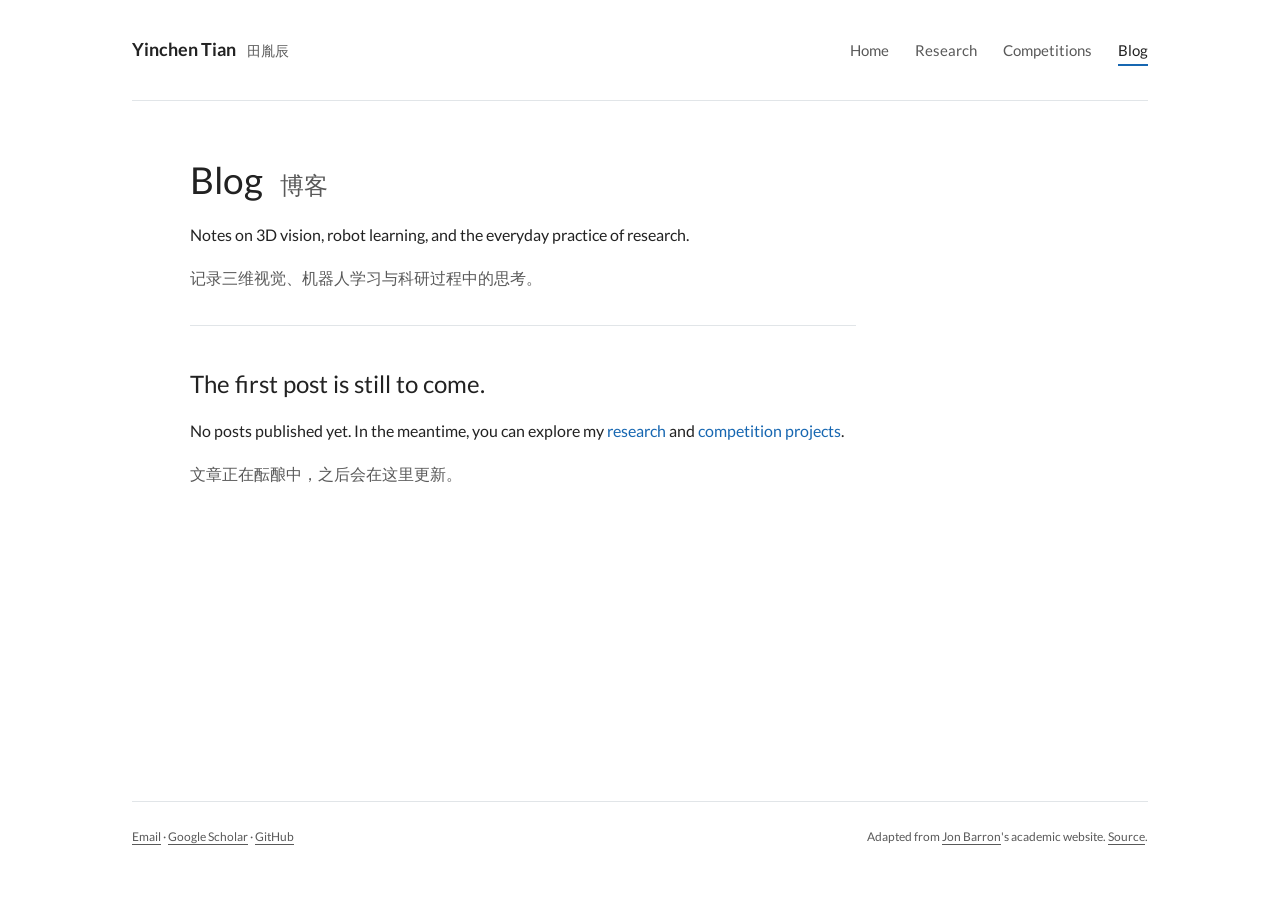
==== blog/index.html @ d7446d6c "Organize personal site into research, competitions, and blog" ====
<!DOCTYPE html>
<!-- Adapted from Jon Barron's academic website. See TEMPLATE_CREDIT.md. -->
<html lang="en">
<head>
  <meta charset="utf-8">
  <meta name="viewport" content="width=device-width, initial-scale=1">
  <title>Blog | Yinchen Tian</title>
  <meta name="author" content="Yinchen Tian">
  <meta name="description" content="Notes on 3D vision, robot learning, and research practice by Yinchen Tian (田胤辰).">
  <meta property="og:type" content="website">
  <meta property="og:title" content="Blog | Yinchen Tian">
  <meta property="og:description" content="Notes on 3D vision, robot learning, and research practice by Yinchen Tian (田胤辰).">
  <meta property="og:url" content="https://tianyinchen56.github.io/blog/">
  <meta property="og:image" content="https://tianyinchen56.github.io/images/yinchen-tian-campus.webp">
  <meta name="theme-color" content="#ffffff">
  <link rel="canonical" href="https://tianyinchen56.github.io/blog/">
  <link rel="icon" href="/images/favicon.png" type="image/png">
  <link rel="stylesheet" href="/stylesheet.css">
  <link rel="stylesheet" href="/site.css">

</head>
<body class="page-blog">
  <a class="skip-link" href="#content">Skip to content</a>
  <div class="site-shell">
    <header class="site-header">
      <a class="wordmark" href="/">Yinchen Tian <span lang="zh-Hans">田胤辰</span></a>
      <nav class="site-nav" aria-label="Main navigation"><a href="/">Home</a><a href="/research/">Research</a><a href="/competitions/">Competitions</a><a href="/blog/" aria-current="page">Blog</a></nav>
    </header>
    <main id="content">

      <div class="page-intro">
        <h1>Blog <span lang="zh-Hans">博客</span></h1>
        <p>Notes on 3D vision, robot learning, and the everyday practice of research.</p>
        <p lang="zh-Hans" class="muted">记录三维视觉、机器人学习与科研过程中的思考。</p>
      </div>
      <section class="blog-empty" aria-labelledby="blog-status">
        <h2 id="blog-status">The first post is still to come.</h2>
        <p>No posts published yet. In the meantime, you can explore my <a href="/research/">research</a> and <a href="/competitions/">competition projects</a>.</p>
        <p lang="zh-Hans" class="muted">文章正在酝酿中，之后会在这里更新。</p>
      </section>
    </main>
    <footer class="site-footer">
      <p><a href="mailto:tianyinchen@hust.edu.cn">Email</a> · <a href="https://scholar.google.com/citations?user=RV8ypUoAAAAJ&amp;hl=en">Google Scholar</a> · <a href="https://github.com/TianYinchen56">GitHub</a></p>
      <p>Adapted from <a href="https://jonbarron.info/">Jon Barron</a>'s academic website. <a href="https://github.com/TianYinchen56/TianYinchen56.github.io">Source</a>.</p>
    </footer>
  </div>
</body>
</html>
---- stylesheet.css ----
/* Adapted from Jon Barron. See TEMPLATE_CREDIT.md. */
/* latin-ext */
@font-face {
  font-family: 'Lato';
  font-display: swap;
  font-style: italic;
  font-weight: 400;
  src: local('Lato Italic'), local('Lato-Italic'), url(fonts/S6u8w4BMUTPHjxsAUi-qNiXg7eU0.woff2) format('woff2');
  unicode-range: U+0100-024F, U+0259, U+1E00-1EFF, U+2020, U+20A0-20AB, U+20AD-20CF, U+2113, U+2C60-2C7F, U+A720-A7FF;
}
/* latin */
@font-face {
  font-family: 'Lato';
  font-display: swap;
  font-style: italic;
  font-weight: 400;
  src: local('Lato Italic'), local('Lato-Italic'), url(fonts/S6u8w4BMUTPHjxsAXC-qNiXg7Q.woff2) format('woff2');
  unicode-range: U+0000-00FF, U+0131, U+0152-0153, U+02BB-02BC, U+02C6, U+02DA, U+02DC, U+2000-206F, U+2074, U+20AC, U+2122, U+2191, U+2193, U+2212, U+2215, U+FEFF, U+FFFD;
}
/* latin-ext */
@font-face {
  font-family: 'Lato';
  font-display: swap;
  font-style: italic;
  font-weight: 700;
  src: local('Lato Bold Italic'), local('Lato-BoldItalic'), url(fonts/S6u_w4BMUTPHjxsI5wq_FQftx9897sxZ.woff2) format('woff2');
  unicode-range: U+0100-024F, U+0259, U+1E00-1EFF, U+2020, U+20A0-20AB, U+20AD-20CF, U+2113, U+2C60-2C7F, U+A720-A7FF;
}
/* latin */
@font-face {
  font-family: 'Lato';
  font-display: swap;
  font-style: italic;
  font-weight: 700;
  src: local('Lato Bold Italic'), local('Lato-BoldItalic'), url(fonts/S6u_w4BMUTPHjxsI5wq_Gwftx9897g.woff2) format('woff2');
  unicode-range: U+0000-00FF, U+0131, U+0152-0153, U+02BB-02BC, U+02C6, U+02DA, U+02DC, U+2000-206F, U+2074, U+20AC, U+2122, U+2191, U+2193, U+2212, U+2215, U+FEFF, U+FFFD;
}
/* latin-ext */
@font-face {
  font-family: 'Lato';
  font-display: swap;
  font-style: normal;
  font-weight: 400;
  src: local('Lato Regular'), local('Lato-Regular'), url(fonts/S6uyw4BMUTPHjxAwXiWtFCfQ7A.woff2) format('woff2');
  unicode-range: U+0100-024F, U+0259, U+1E00-1EFF, U+2020, U+20A0-20AB, U+20AD-20CF, U+2113, U+2C60-2C7F, U+A720-A7FF;
}
/* latin */
@font-face {
  font-family: 'Lato';
  font-display: swap;
  font-style: normal;
  font-weight: 400;
  src: local('Lato Regular'), local('Lato-Regular'), url(fonts/S6uyw4BMUTPHjx4wXiWtFCc.woff2) format('woff2');
  unicode-range: U+0000-00FF, U+0131, U+0152-0153, U+02BB-02BC, U+02C6, U+02DA, U+02DC, U+2000-206F, U+2074, U+20AC, U+2122, U+2191, U+2193, U+2212, U+2215, U+FEFF, U+FFFD;
}
/* latin-ext */
@font-face {
  font-family: 'Lato';
  font-display: swap;
  font-style: normal;
  font-weight: 700;
  src: local('Lato Bold'), local('Lato-Bold'), url(fonts/S6u9w4BMUTPHh6UVSwaPGQ3q5d0N7w.woff2) format('woff2');
  unicode-range: U+0100-024F, U+0259, U+1E00-1EFF, U+2020, U+20A0-20AB, U+20AD-20CF, U+2113, U+2C60-2C7F, U+A720-A7FF;
}
/* latin */
@font-face {
  font-family: 'Lato';
  font-display: swap;
  font-style: normal;
  font-weight: 700;
  src: local('Lato Bold'), local('Lato-Bold'), url(fonts/S6u9w4BMUTPHh6UVSwiPGQ3q5d0.woff2) format('woff2');
  unicode-range: U+0000-00FF, U+0131, U+0152-0153, U+02BB-02BC, U+02C6, U+02DA, U+02DC, U+2000-206F, U+2074, U+20AC, U+2122, U+2191, U+2193, U+2212, U+2215, U+FEFF, U+FFFD;
}

a {
  color: #1772d0;
  text-decoration: none;
}

a:focus,
a:hover {
  color: #f09228;
  text-decoration: none;
}

body,
td,
th,
tr,
p,
a {
  font-family: 'Lato', Verdana, Helvetica, sans-serif;
  font-size: 14px;
}

strong {
  font-family: 'Lato', Verdana, Helvetica, sans-serif;
  font-size: 14px;
}

h2 {
  margin: 0;
  font-weight: normal;
  font-family: 'Lato', Verdana, Helvetica, sans-serif;
  font-size: 22px;
}

.papertitle {
  font-family: 'Lato', Verdana, Helvetica, sans-serif;
  font-size: 14px;
  font-weight: 700;
}

.name {
  padding-top: 20px;
  margin: 0;
  font-family: 'Lato', Verdana, Helvetica, sans-serif;
  font-size: 32px;
}

.one {
  width: 160px;
  height: 160px;
  position: relative;
}

.two {
  width: 160px;
  height: 160px;
  position: absolute;
  transition: opacity .2s ease-in-out;
  -moz-transition: opacity .2s ease-in-out;
  -webkit-transition: opacity .2s ease-in-out;
}

.fade {
  transition: opacity .2s ease-in-out;
  -moz-transition: opacity .2s ease-in-out;
  -webkit-transition: opacity .2s ease-in-out;
}

span.highlight {
  background-color: #ffffd0;
}

.colored-box {
    color: black;
    padding: 20px;
    display: inline-block;
    border-radius: 10px;
}
---- site.css ----
/* Personal-site extension of Jon Barron's academic template. */
:root { color-scheme: light; --accent: #1767b1; --ink: #222; --muted: #595959; --rule: #e1e5e8; }
* { box-sizing: border-box; }
html { scroll-behavior: smooth; scroll-padding-top: 24px; }
body { margin: 0; background: #fff; color: var(--ink); }
body, td, th, tr, p, a, strong, li { font-size: 16px; line-height: 1.65; }
a { color: var(--accent); text-underline-offset: .22em; }
a:hover { color: #124e87; text-decoration: underline; }
a:focus-visible { outline: 2px solid var(--accent); outline-offset: 5px; border-radius: 2px; }
::selection { color: #122d48; background: #dceafa; }
.skip-link { position: absolute; top: 12px; left: -10000px; padding: 8px 16px; background: white; }
.skip-link:focus { left: 12px; z-index: 2; }
.site-shell { max-width: 1080px; margin: 0 auto; padding: 0 32px; }
.site-header { display: flex; align-items: center; justify-content: space-between; gap: 24px; min-height: 101px; border-bottom: 1px solid var(--rule); }
.wordmark { color: var(--ink); font-size: 18px; font-weight: 700; white-space: nowrap; }
.wordmark span { color: var(--muted); margin-left: 8px; font-size: 14px; font-weight: 400; }
.site-nav { display: flex; flex-wrap: wrap; gap: 10px 26px; }
.site-nav a { color: var(--muted); font-size: 15px; padding: 6px 0; }
.site-nav a[aria-current="page"] { color: var(--ink); text-decoration: underline; text-decoration-color: var(--accent); text-decoration-thickness: 2px; text-underline-offset: 8px; }
main { min-height: calc(100svh - 262px); }
h1, h2, h3 { color: var(--ink); text-wrap: balance; }
h1 { margin: 0 0 24px; font-size: 37px; line-height: 1.22; font-weight: 400; }
h1 span { display: inline-block; margin-left: 10px; color: var(--muted); font-family: 'Microsoft YaHei', 'PingFang SC', sans-serif; font-size: .66em; font-weight: 400; }
h2 { font-size: 26px; line-height: 1.35; font-weight: 400; margin: 0 0 18px; }
h3 { margin: 0 0 10px; font-size: 19px; line-height: 1.5; font-weight: 700; }
h2 a, h3 a { font-size: inherit; line-height: inherit; font-weight: inherit; }
p { margin: 0 0 16px; }
figure { margin: 0; }
img { display: block; max-width: 100%; height: auto; }
.image-link { display: block; }
.image-link img { width: 100%; }
.image-link:hover { opacity: .94; }
.intro { display: grid; grid-template-columns: 1fr 1.12fr; align-items: center; gap: 44px; padding: 62px 0 58px; }
.intro h1 { font-size: 35px; margin-bottom: 22px; }
.intro h1 span { margin-left: 5px; }
.portrait { margin: 0; }
.contact-links, .paper-links { display: flex; flex-wrap: wrap; gap: 8px 22px; }
.contact-links { margin-top: 24px; }
.contact-links a, .paper-links a { white-space: nowrap; }
.section-heading { display: flex; justify-content: space-between; align-items: baseline; gap: 20px; margin-bottom: 20px; }
.section-heading h2 { margin: 0; }
.section-heading > a { font-size: 14px; }
.home-research { border-top: 1px solid var(--rule); padding-top: 36px; }
.home-research h3 { max-width: 790px; font-size: 21px; }
.meta, .meta strong { font-size: 14px; color: var(--muted); }
.home-research article > p { max-width: 75ch; }
.research-figure { margin: 27px 0 0; }
figcaption { margin-top: 12px; color: var(--muted); font-size: 14px; line-height: 1.6; }
figcaption a { font-size: inherit; }
.home-secondary { display: grid; grid-template-columns: 1fr 1fr; gap: 68px; border-top: 1px solid var(--rule); margin-top: 42px; padding-top: 36px; }
.home-secondary h2 { margin-bottom: 12px; }
.home-secondary .meta { margin-bottom: 12px; }
.page-intro { padding: 56px 0 34px; max-width: 74ch; }
.page-intro h1 { margin-bottom: 20px; }
.page-intro p:last-child { margin-bottom: 0; }
.page-research main { max-width: 900px; margin: 0 auto; }
.research-paper { border-top: 1px solid var(--rule); padding-top: 34px; }
.research-paper h2 { font-size: 26px; margin-bottom: 17px; }
.research-paper .authors { margin-bottom: 5px; }
.research-paper .meta { margin-bottom: 16px; }
.paper-links { margin: 0 0 24px; }
.prose { max-width: 75ch; }
.teaser-figure { max-width: 740px; margin: 36px auto 0; }
.earlier-projects { margin-top: 50px; padding-top: 34px; border-top: 1px solid var(--rule); }
.earlier-projects p { margin-bottom: 0; }
.award-year > h2 { font-size: 20px; color: var(--muted); font-variant-numeric: tabular-nums; border-bottom: 1px solid var(--rule); padding-bottom: 16px; margin-bottom: 0; }
.award { display: grid; grid-template-columns: 1fr 1.72fr; gap: 48px; padding: 38px 0; align-items: start; }
.award + .award { border-top: 1px solid var(--rule); }
.award h2 { color: var(--accent); font-size: 24px; margin-bottom: 10px; }
.award h3 { font-size: 18px; line-height: 1.45; font-weight: 400; }
.award-title-cn { color: var(--muted); font-size: 14px; margin: 18px 0 12px; }
.award-details > p[lang] { font-size: 14px; }
.certificate-link { display: inline-block; margin-top: 8px; font-size: 14px; }
.award-figure { padding: 0; }
.award-figure img { max-height: 700px; width: auto; margin: 0 auto; }
.muted { color: var(--muted); }
.page-blog main { max-width: 900px; margin: 0 auto; }
.blog-empty { border-top: 1px solid var(--rule); padding: 42px 0 80px; max-width: 74ch; }
.blog-empty h2 { font-size: 24px; }
.site-footer { display: flex; flex-wrap: wrap; gap: 8px 30px; justify-content: space-between; margin-top: 62px; padding: 25px 0 30px; border-top: 1px solid var(--rule); }
.site-footer p { margin: 0; color: var(--muted); font-size: 12px; }
.site-footer a { color: var(--muted); font-size: inherit; text-decoration: underline; }
@media (max-width: 800px) {
  .site-shell { padding: 0 24px; }
  .site-header { align-items: flex-start; flex-direction: column; gap: 12px; padding: 24px 0 22px; }
  .site-nav { gap: 12px 25px; }
  .intro { grid-template-columns: 1fr; gap: 28px; padding: 38px 0; }
  .bio { max-width: 72ch; }
  .portrait { max-width: 640px; }
  .home-secondary { gap: 32px; }
  .award { gap: 30px; grid-template-columns: 1fr 1.5fr; }
  .award h2 { font-size: 22px; }
}
@media (max-width: 560px) {
  .site-shell { padding: 0 20px; }
  .wordmark { font-size: 17px; }
  .site-nav { width: 100%; justify-content: space-between; gap: 8px; }
  .site-nav a { font-size: 14px; }
  h1, .intro h1 { font-size: 31px; }
  .intro h1 span { font-size: 22px; margin-left: 7px; }
  .home-research { padding-top: 28px; }
  .home-research h3 { font-size: 19px; }
  h2 { font-size: 24px; }
  .home-secondary { grid-template-columns: 1fr; gap: 34px; margin-top: 30px; padding-top: 30px; }
  .page-intro { padding: 36px 0 28px; }
  .research-paper { padding-top: 27px; }
  .research-paper h2 { font-size: 23px; }
  .paper-links { gap: 8px 24px; }
  .award { display: flex; flex-direction: column; padding: 28px 0; gap: 23px; }
  .award-figure { width: 100%; }
  .award h3 { font-size: 18px; }
  .certificate-link { margin-top: 0; }
  .site-footer { margin-top: 42px; gap: 10px; }
  .blog-empty { padding: 30px 0 40px; }
}
@media (prefers-reduced-motion: reduce) { html { scroll-behavior: auto; } }
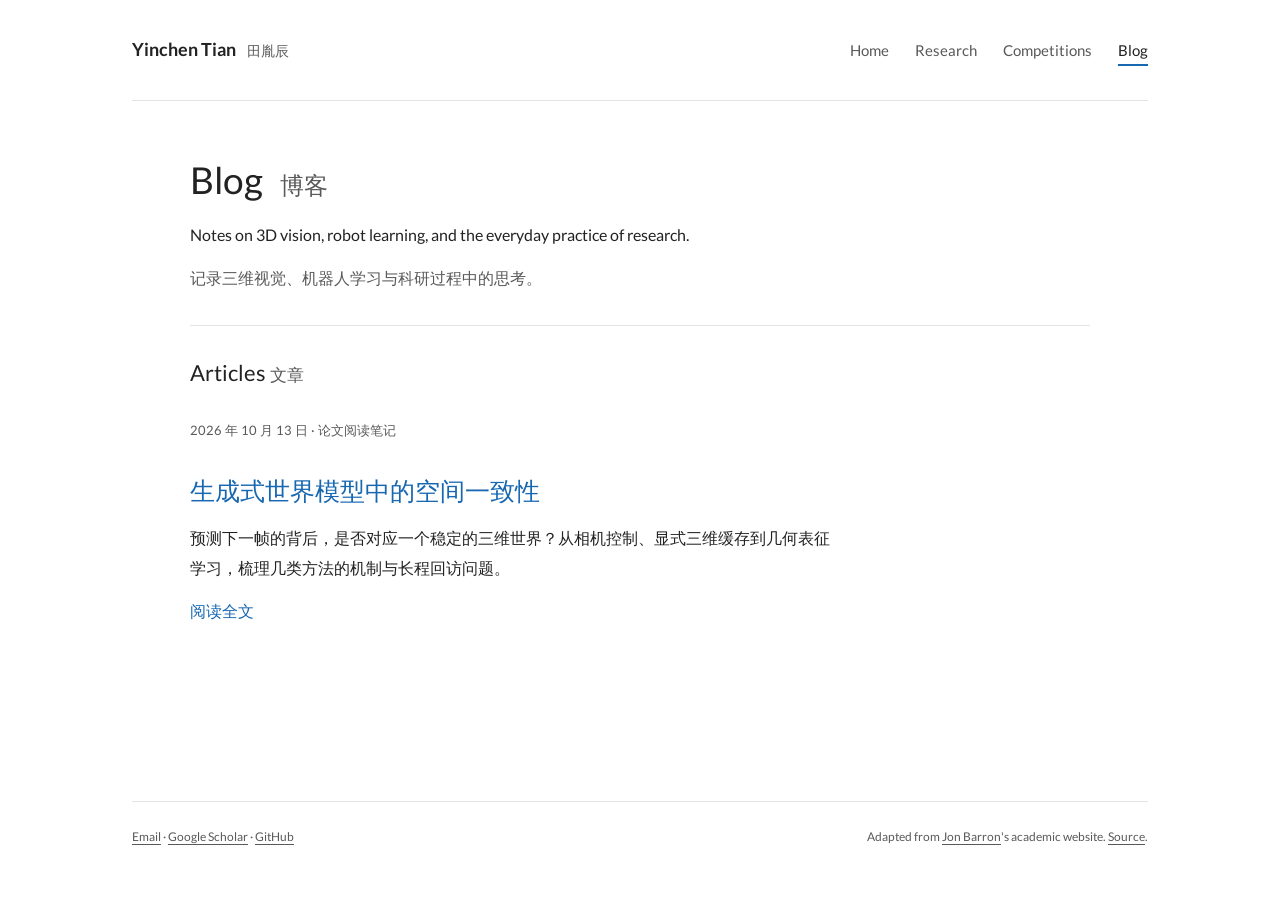
==== commit c9a28fe7: "Expand competition archive, publish spatial consistency blog, and add visitor map" ====
--- a/blog/index.html
+++ b/blog/index.html
@@ -1,48 +1,43 @@
 <!DOCTYPE html>
+
 <!-- Adapted from Jon Barron's academic website. See TEMPLATE_CREDIT.md. -->
 <html lang="en">
 <head>
-  <meta charset="utf-8">
-  <meta name="viewport" content="width=device-width, initial-scale=1">
-  <title>Blog | Yinchen Tian</title>
-  <meta name="author" content="Yinchen Tian">
-  <meta name="description" content="Notes on 3D vision, robot learning, and research practice by Yinchen Tian (田胤辰).">
-  <meta property="og:type" content="website">
-  <meta property="og:title" content="Blog | Yinchen Tian">
-  <meta property="og:description" content="Notes on 3D vision, robot learning, and research practice by Yinchen Tian (田胤辰).">
-  <meta property="og:url" content="https://tianyinchen56.github.io/blog/">
-  <meta property="og:image" content="https://tianyinchen56.github.io/images/yinchen-tian-campus.webp">
-  <meta name="theme-color" content="#ffffff">
-  <link rel="canonical" href="https://tianyinchen56.github.io/blog/">
-  <link rel="icon" href="/images/favicon.png" type="image/png">
-  <link rel="stylesheet" href="/stylesheet.css">
-  <link rel="stylesheet" href="/site.css">
-
+<meta charset="utf-8"/>
+<meta content="width=device-width, initial-scale=1" name="viewport"/>
+<title>Blog | Yinchen Tian</title>
+<meta content="Yinchen Tian" name="author"/>
+<meta content="Notes on 3D vision, robot learning, and research practice by Yinchen Tian (田胤辰)." name="description"/>
+<meta content="website" property="og:type"/>
+<meta content="Blog | Yinchen Tian" property="og:title"/>
+<meta content="Notes on 3D vision, robot learning, and research practice by Yinchen Tian (田胤辰)." property="og:description"/>
+<meta content="https://tianyinchen56.github.io/blog/" property="og:url"/>
+<meta content="https://tianyinchen56.github.io/images/yinchen-tian-campus.webp" property="og:image"/>
+<meta content="#ffffff" name="theme-color"/>
+<link href="https://tianyinchen56.github.io/blog/" rel="canonical"/>
+<link href="/images/favicon.png" rel="icon" type="image/png"/>
+<link href="/stylesheet.css" rel="stylesheet"/>
+<link href="/site.css" rel="stylesheet"/>
 </head>
 <body class="page-blog">
-  <a class="skip-link" href="#content">Skip to content</a>
-  <div class="site-shell">
-    <header class="site-header">
-      <a class="wordmark" href="/">Yinchen Tian <span lang="zh-Hans">田胤辰</span></a>
-      <nav class="site-nav" aria-label="Main navigation"><a href="/">Home</a><a href="/research/">Research</a><a href="/competitions/">Competitions</a><a href="/blog/" aria-current="page">Blog</a></nav>
-    </header>
-    <main id="content">
-
-      <div class="page-intro">
-        <h1>Blog <span lang="zh-Hans">博客</span></h1>
-        <p>Notes on 3D vision, robot learning, and the everyday practice of research.</p>
-        <p lang="zh-Hans" class="muted">记录三维视觉、机器人学习与科研过程中的思考。</p>
-      </div>
-      <section class="blog-empty" aria-labelledby="blog-status">
-        <h2 id="blog-status">The first post is still to come.</h2>
-        <p>No posts published yet. In the meantime, you can explore my <a href="/research/">research</a> and <a href="/competitions/">competition projects</a>.</p>
-        <p lang="zh-Hans" class="muted">文章正在酝酿中，之后会在这里更新。</p>
-      </section>
-    </main>
-    <footer class="site-footer">
-      <p><a href="mailto:tianyinchen@hust.edu.cn">Email</a> · <a href="https://scholar.google.com/citations?user=RV8ypUoAAAAJ&amp;hl=en">Google Scholar</a> · <a href="https://github.com/TianYinchen56">GitHub</a></p>
-      <p>Adapted from <a href="https://jonbarron.info/">Jon Barron</a>'s academic website. <a href="https://github.com/TianYinchen56/TianYinchen56.github.io">Source</a>.</p>
-    </footer>
-  </div>
+<a class="skip-link" href="#content">Skip to content</a>
+<div class="site-shell">
+<header class="site-header">
+<a class="wordmark" href="/">Yinchen Tian <span lang="zh-Hans">田胤辰</span></a>
+<nav aria-label="Main navigation" class="site-nav"><a href="/">Home</a><a href="/research/">Research</a><a href="/competitions/">Competitions</a><a aria-current="page" href="/blog/">Blog</a></nav>
+</header>
+<main id="content">
+<div class="page-intro">
+<h1>Blog <span lang="zh-Hans">博客</span></h1>
+<p>Notes on 3D vision, robot learning, and the everyday practice of research.</p>
+<p class="muted" lang="zh-Hans">记录三维视觉、机器人学习与科研过程中的思考。</p>
+</div>
+<section aria-labelledby="posts-heading" class="post-list"><h2 id="posts-heading">Articles <span lang="zh-Hans">文章</span></h2><article class="post-preview" lang="zh-Hans"><p class="meta"><time datetime="2026-10-13">2026 年 10 月 13 日</time> · 论文阅读笔记</p><h3><a href="/blog/spatial-consistency-world-models/">生成式世界模型中的空间一致性</a></h3><p>预测下一帧的背后，是否对应一个稳定的三维世界？从相机控制、显式三维缓存到几何表征学习，梳理几类方法的机制与长程回访问题。</p><a href="/blog/spatial-consistency-world-models/">阅读全文</a></article></section>
+</main>
+<footer class="site-footer">
+<p><a href="mailto:tianyinchen@hust.edu.cn">Email</a> · <a href="https://scholar.google.com/citations?user=RV8ypUoAAAAJ&amp;hl=en">Google Scholar</a> · <a href="https://github.com/TianYinchen56">GitHub</a></p>
+<p>Adapted from <a href="https://jonbarron.info/">Jon Barron</a>'s academic website. <a href="https://github.com/TianYinchen56/TianYinchen56.github.io">Source</a>.</p>
+</footer>
+</div>
 </body>
 </html>
--- a/site.css
+++ b/site.css
@@ -114,3 +114,69 @@
   .blog-empty { padding: 30px 0 40px; }
 }
 @media (prefers-reduced-motion: reduce) { html { scroll-behavior: auto; } }
+
+/* Competition archive, article reading layout, and homepage visitor map. */
+.year-nav { display: flex; flex-wrap: wrap; gap: 12px 30px; padding: 0 0 28px; }
+.year-nav a { font-size: 14px; font-variant-numeric: tabular-nums; }
+.award-year + .award-year { margin-top: 24px; }
+.award-figure figcaption { text-align: center; font-size: 12px; }
+.post-list { border-top: 1px solid var(--rule); padding-top: 32px; }
+.post-list > h2 { font-size: 22px; }
+.post-list > h2 span { font-size: 17px; color: var(--muted); font-weight: 400; }
+.post-preview { max-width: 72ch; padding: 12px 0 32px; }
+.post-preview h3 { margin: 8px 0 14px; font-size: 25px; font-weight: 500; }
+.post-preview p[lang], .post-preview p { line-height: 1.85; }
+.home-secondary h3 { font-size: 19px; font-weight: 500; line-height: 1.7; }
+.page-post main { max-width: 800px; }
+.blog-article { font-family: 'Lato', 'PingFang SC', 'Microsoft YaHei', sans-serif; }
+.blog-article p, .blog-article li { font-size: 17px; line-height: 1.95; }
+.blog-article p { margin-bottom: 22px; }
+.blog-article p a, .blog-article li a, .blog-article strong { font-size: inherit; line-height: inherit; }
+.post-header { padding-top: 38px; }
+.back-link { display: inline-block; margin-bottom: 30px; font-size: 14px; }
+.post-header h1 { font-size: 38px; line-height: 1.5; margin-bottom: 10px; }
+.post-header .post-subtitle { color: var(--muted); font-size: 20px; line-height: 1.7; margin-bottom: 17px; }
+.post-header .meta, .post-preview .meta { font-size: 13px; margin-bottom: 30px; }
+.post-toc { margin: 32px 0 44px; padding: 24px 0; border-top: 1px solid var(--rule); border-bottom: 1px solid var(--rule); }
+.post-toc h2 { font-size: 19px; margin-bottom: 12px; }
+.post-toc ol { padding-left: 25px; margin: 0; }
+.post-toc li { font-size: 15px; line-height: 1.9; }
+.blog-article > section { margin-top: 48px; }
+.blog-article section h2 { font-size: 27px; font-weight: 500; line-height: 1.5; margin: 0 0 22px; }
+.blog-article h3 { font-size: 21px; line-height: 1.6; margin: 36px 0 18px; font-weight: 600; }
+.blog-article ul, .blog-article ol { padding-left: 25px; }
+.blog-article li { margin-bottom: 10px; }
+.post-figure { margin: 30px 0; }
+.post-figure img { background: white; }
+.post-figure figcaption { font-size: 13px; line-height: 1.8; margin-top: 13px; }
+.figure-compact { max-width: 460px; margin-left: auto; margin-right: auto; }
+.table-scroll { overflow-x: auto; margin: 24px 0; }
+.table-scroll:focus-visible { outline: 2px solid var(--accent); outline-offset: 3px; }
+.comparison-table { width: 100%; border-collapse: collapse; }
+.comparison-table th, .comparison-table td { font-size: 15px; line-height: 1.75; padding: 15px 12px; text-align: left; vertical-align: top; border-bottom: 1px solid var(--rule); }
+.comparison-table thead { background: #f5f8fb; }
+.comparison-table th:first-child { width: 24%; }
+.post-references { border-top: 1px solid var(--rule); padding-top: 30px; }
+.post-references li { font-size: 14px; line-height: 1.7; margin-bottom: 15px; overflow-wrap: anywhere; }
+.blog-article .post-end { border-top: 1px solid var(--rule); margin-top: 36px; padding-top: 25px; font-size: 14px; }
+.visitor-map { padding: 6px 0 32px; text-align: center; }
+.visitor-map h2 { font-size: 18px; margin: 0 0 20px; }
+.visitor-map h2 span { display: inline-block; color: var(--muted); font-size: 15px; margin-left: 7px; }
+.visitor-map-link { display: block; max-width: 560px; margin: 0 auto 14px; }
+.visitor-map img { width: 100%; height: auto; }
+.visitor-map p, .visitor-map p a { font-size: 12px; color: var(--muted); line-height: 1.7; margin: 4px 0; }
+.visitor-map p a { text-decoration: underline; }
+@media (max-width: 560px) {
+  .post-header { padding-top: 28px; }
+  .back-link { margin-bottom: 23px; }
+  .post-header h1 { font-size: 29px; }
+  .post-header .post-subtitle { font-size: 18px; }
+  .blog-article p, .blog-article li { font-size: 16px; line-height: 1.95; }
+  .blog-article section h2 { font-size: 24px; }
+  .blog-article h3 { font-size: 20px; }
+  .post-toc li { font-size: 14px; }
+  .post-preview h3 { font-size: 23px; }
+  .comparison-table th, .comparison-table td { font-size: 13px; padding: 12px 7px; overflow-wrap: anywhere; }
+  .post-references li { font-size: 13px; }
+  .visitor-map h2 { font-size: 17px; }
+}
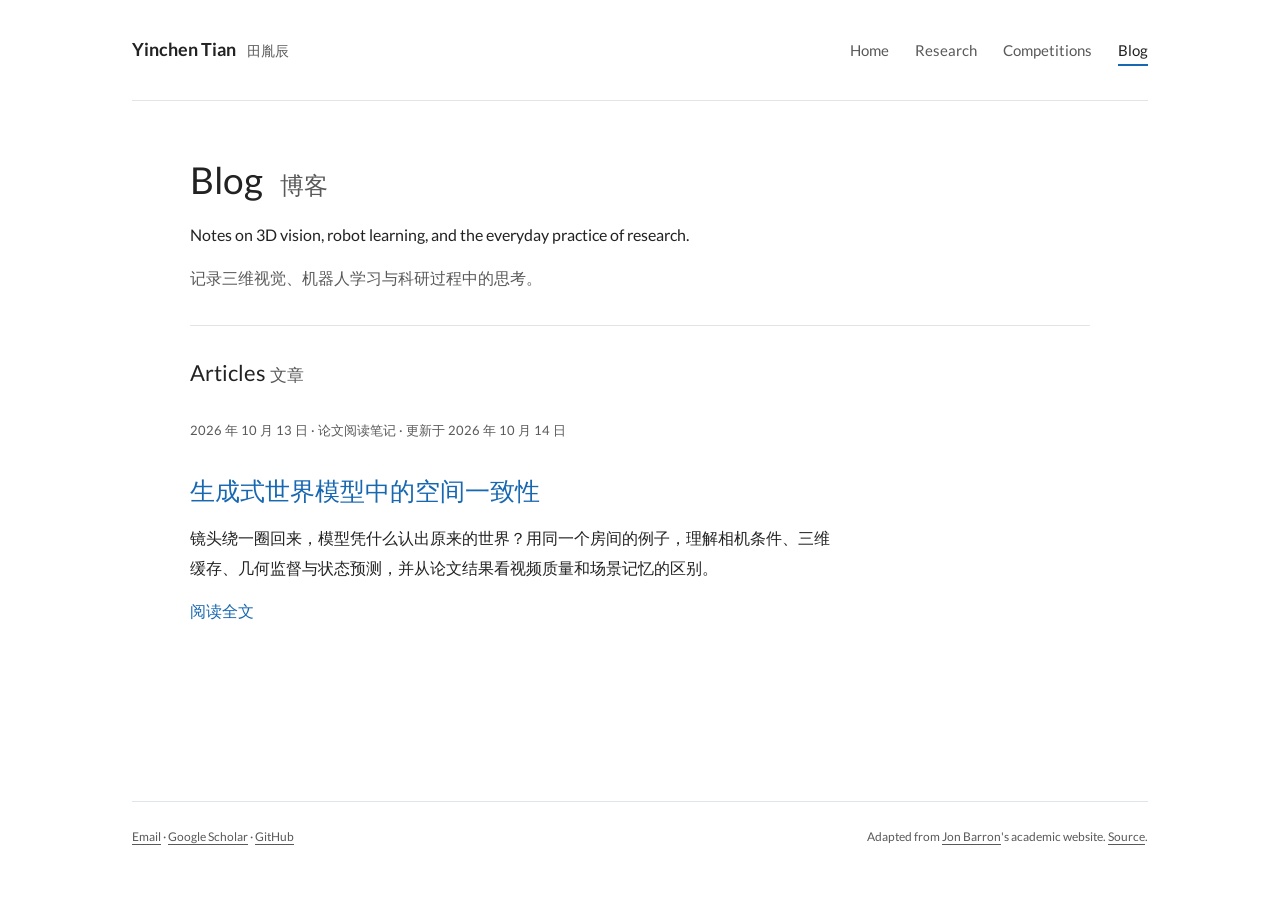
==== commit 6c976c25: "Rewrite spatial consistency post around scene memory and primary evidence" ====
--- a/blog/index.html
+++ b/blog/index.html
@@ -32,7 +32,7 @@
 <p>Notes on 3D vision, robot learning, and the everyday practice of research.</p>
 <p class="muted" lang="zh-Hans">记录三维视觉、机器人学习与科研过程中的思考。</p>
 </div>
-<section aria-labelledby="posts-heading" class="post-list"><h2 id="posts-heading">Articles <span lang="zh-Hans">文章</span></h2><article class="post-preview" lang="zh-Hans"><p class="meta"><time datetime="2026-10-13">2026 年 10 月 13 日</time> · 论文阅读笔记</p><h3><a href="/blog/spatial-consistency-world-models/">生成式世界模型中的空间一致性</a></h3><p>预测下一帧的背后，是否对应一个稳定的三维世界？从相机控制、显式三维缓存到几何表征学习，梳理几类方法的机制与长程回访问题。</p><a href="/blog/spatial-consistency-world-models/">阅读全文</a></article></section>
+<section aria-labelledby="posts-heading" class="post-list"><h2 id="posts-heading">Articles <span lang="zh-Hans">文章</span></h2><article class="post-preview" lang="zh-Hans"><p class="meta"><time datetime="2026-10-13">2026 年 10 月 13 日</time> · 论文阅读笔记 · 更新于 2026 年 10 月 14 日</p><h3><a href="/blog/spatial-consistency-world-models/">生成式世界模型中的空间一致性</a></h3><p>镜头绕一圈回来，模型凭什么认出原来的世界？用同一个房间的例子，理解相机条件、三维缓存、几何监督与状态预测，并从论文结果看视频质量和场景记忆的区别。</p><a href="/blog/spatial-consistency-world-models/">阅读全文</a></article></section>
 </main>
 <footer class="site-footer">
 <p><a href="mailto:tianyinchen@hust.edu.cn">Email</a> · <a href="https://scholar.google.com/citations?user=RV8ypUoAAAAJ&amp;hl=en">Google Scholar</a> · <a href="https://github.com/TianYinchen56">GitHub</a></p>
